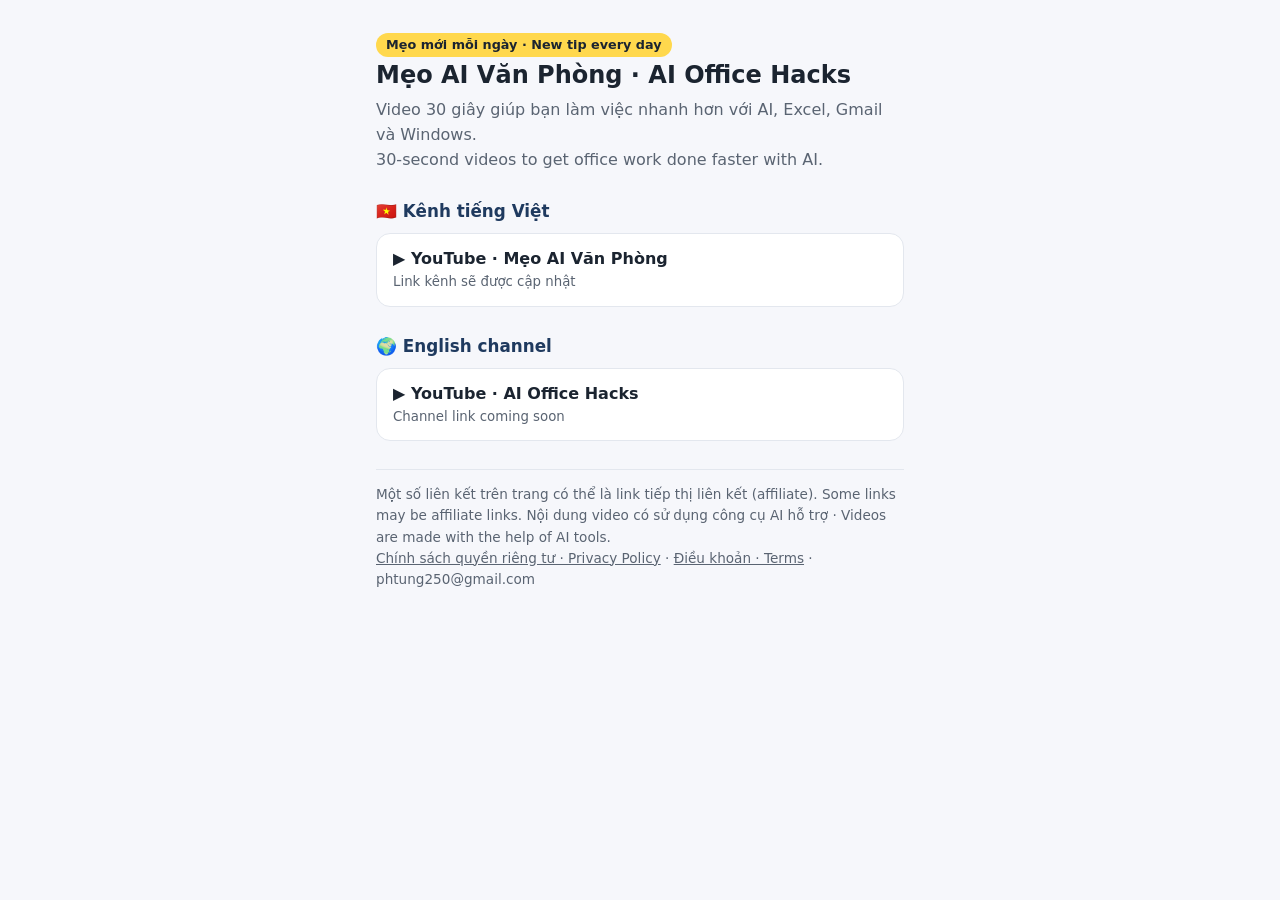
==== index.html @ 22ad187f "Trang chủ, chính sách quyền riêng tư và điều khoản cho CrewReel Co-Authored-By: Claude Opus 5.5 <nor" ====
<!doctype html>
<html lang="vi">
<head>
<meta charset="utf-8">
<meta name="viewport" content="width=device-width, initial-scale=1">
<title>Mẹo AI Văn Phòng · AI Office Hacks</title>
<meta name="description" content="Mẹo dùng AI và công nghệ giúp dân văn phòng làm việc nhanh hơn · Practical AI tips for office workers.">
<style>
  :root{--bg:#f6f7fb;--card:#fff;--ink:#1b2430;--muted:#5a6472;--accent:#1f3a5f;--hl:#ffd84d;--line:#e3e7ee}
  @media (prefers-color-scheme:dark){:root{--bg:#12161d;--card:#1b212b;--ink:#e8ecf2;--muted:#a3adbb;--accent:#8fb6e8;--line:#2a3240}}
  *{box-sizing:border-box}body{margin:0;font-family:system-ui,-apple-system,"Segoe UI",Roboto,sans-serif;background:var(--bg);color:var(--ink);line-height:1.55}
  main{max-width:560px;margin:0 auto;padding:32px 16px 48px}h1{font-size:1.5rem;margin:0 0 4px}.sub{color:var(--muted);margin:0 0 20px}
  .badge{display:inline-block;background:var(--hl);color:#1b2430;font-weight:700;padding:2px 10px;border-radius:99px;font-size:.8rem}
  h2{font-size:1.05rem;margin:26px 0 8px;color:var(--accent)}
  a.btn{display:block;background:var(--card);border:1px solid var(--line);border-radius:14px;padding:13px 16px;margin:9px 0;color:var(--ink);text-decoration:none;font-weight:600}
  a.btn small{display:block;font-weight:400;color:var(--muted)}a.btn:hover{border-color:var(--accent)}
  .note{font-size:.85rem;color:var(--muted);border-top:1px solid var(--line);margin-top:28px;padding-top:14px}.note a{color:var(--muted)}
</style>
</head>
<body>
<main>
  <span class="badge">Mẹo mới mỗi ngày · New tip every day</span>
  <h1>Mẹo AI Văn Phòng · AI Office Hacks</h1>
  <p class="sub">Video 30 giây giúp bạn làm việc nhanh hơn với AI, Excel, Gmail và Windows.<br>30-second videos to get office work done faster with AI.</p>

  <h2>🇻🇳 Kênh tiếng Việt</h2>
  <a class="btn" href="https://www.youtube.com/">▶️ YouTube · Mẹo AI Văn Phòng<small>Link kênh sẽ được cập nhật</small></a>

  <h2>🌍 English channel</h2>
  <a class="btn" href="https://www.youtube.com/">▶️ YouTube · AI Office Hacks<small>Channel link coming soon</small></a>

  <p class="note">Một số liên kết trên trang có thể là link tiếp thị liên kết (affiliate). Some links may be affiliate links. Nội dung video có sử dụng công cụ AI hỗ trợ · Videos are made with the help of AI tools.<br>
  <a href="privacy.html">Chính sách quyền riêng tư · Privacy Policy</a> · <a href="terms.html">Điều khoản · Terms</a> · phtung250@gmail.com</p>
</main>
</body>
</html>
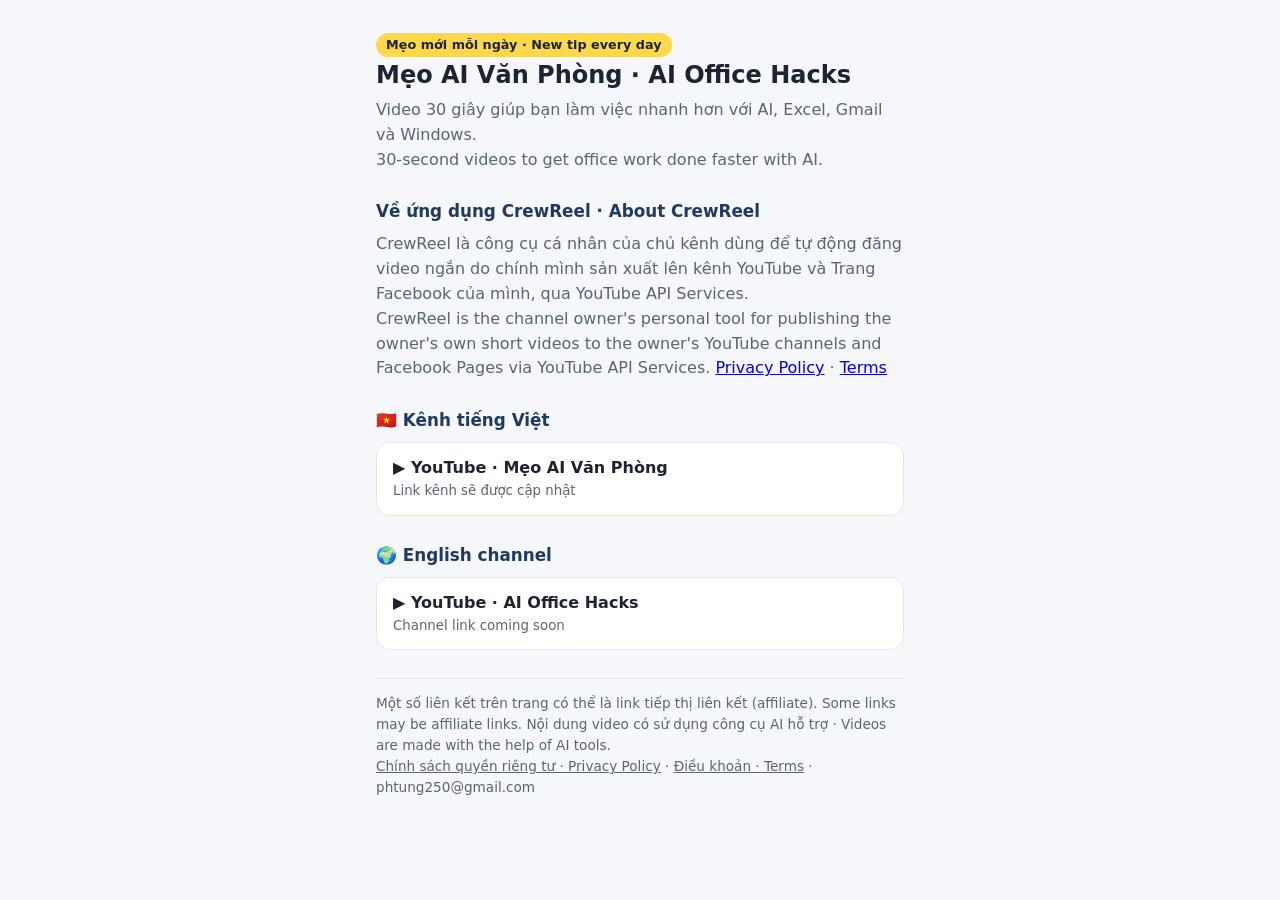
==== commit 1b03d969: "Trang chủ: mô tả ứng dụng CrewReel Co-Authored-By: Claude Opus 5.5 <noreply@anthropic.com> Claude-Se" ====
--- a/index.html
+++ b/index.html
@@ -23,6 +23,11 @@
   <h1>Mẹo AI Văn Phòng · AI Office Hacks</h1>
   <p class="sub">Video 30 giây giúp bạn làm việc nhanh hơn với AI, Excel, Gmail và Windows.<br>30-second videos to get office work done faster with AI.</p>
 
+  <h2>Về ứng dụng CrewReel · About CrewReel</h2>
+  <p class="sub" style="margin:0">CrewReel là công cụ cá nhân của chủ kênh dùng để tự động đăng video ngắn do chính mình sản xuất lên kênh YouTube và Trang Facebook của mình, qua YouTube API Services.<br>
+  CrewReel is the channel owner's personal tool for publishing the owner's own short videos to the owner's YouTube channels and Facebook Pages via YouTube API Services.
+  <a href="privacy.html">Privacy Policy</a> · <a href="terms.html">Terms</a></p>
+
   <h2>🇻🇳 Kênh tiếng Việt</h2>
   <a class="btn" href="https://www.youtube.com/">▶️ YouTube · Mẹo AI Văn Phòng<small>Link kênh sẽ được cập nhật</small></a>
 
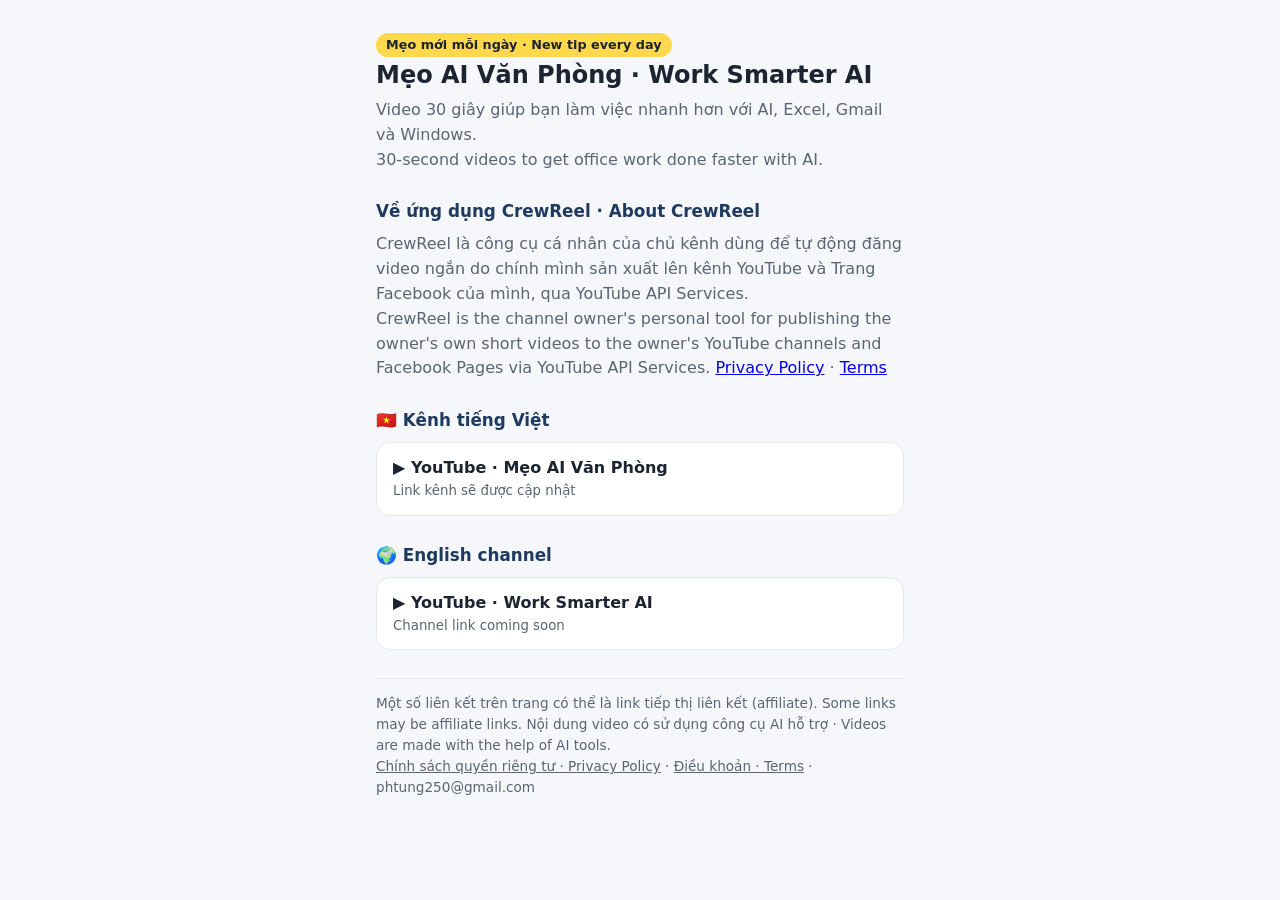
==== commit fd2b6363: "Đổi tên kênh tiếng Anh: Work Smarter AI Co-Authored-By: Claude Opus 5.5 <noreply@anthropic.com> Clau" ====
--- a/index.html
+++ b/index.html
@@ -3,7 +3,7 @@
 <head>
 <meta charset="utf-8">
 <meta name="viewport" content="width=device-width, initial-scale=1">
-<title>Mẹo AI Văn Phòng · AI Office Hacks</title>
+<title>Mẹo AI Văn Phòng · Work Smarter AI</title>
 <meta name="description" content="Mẹo dùng AI và công nghệ giúp dân văn phòng làm việc nhanh hơn · Practical AI tips for office workers.">
 <style>
   :root{--bg:#f6f7fb;--card:#fff;--ink:#1b2430;--muted:#5a6472;--accent:#1f3a5f;--hl:#ffd84d;--line:#e3e7ee}
@@ -20,7 +20,7 @@
 <body>
 <main>
   <span class="badge">Mẹo mới mỗi ngày · New tip every day</span>
-  <h1>Mẹo AI Văn Phòng · AI Office Hacks</h1>
+  <h1>Mẹo AI Văn Phòng · Work Smarter AI</h1>
   <p class="sub">Video 30 giây giúp bạn làm việc nhanh hơn với AI, Excel, Gmail và Windows.<br>30-second videos to get office work done faster with AI.</p>
 
   <h2>Về ứng dụng CrewReel · About CrewReel</h2>
@@ -32,7 +32,7 @@
   <a class="btn" href="https://www.youtube.com/">▶️ YouTube · Mẹo AI Văn Phòng<small>Link kênh sẽ được cập nhật</small></a>
 
   <h2>🌍 English channel</h2>
-  <a class="btn" href="https://www.youtube.com/">▶️ YouTube · AI Office Hacks<small>Channel link coming soon</small></a>
+  <a class="btn" href="https://www.youtube.com/">▶️ YouTube · Work Smarter AI<small>Channel link coming soon</small></a>
 
   <p class="note">Một số liên kết trên trang có thể là link tiếp thị liên kết (affiliate). Some links may be affiliate links. Nội dung video có sử dụng công cụ AI hỗ trợ · Videos are made with the help of AI tools.<br>
   <a href="privacy.html">Chính sách quyền riêng tư · Privacy Policy</a> · <a href="terms.html">Điều khoản · Terms</a> · phtung250@gmail.com</p>
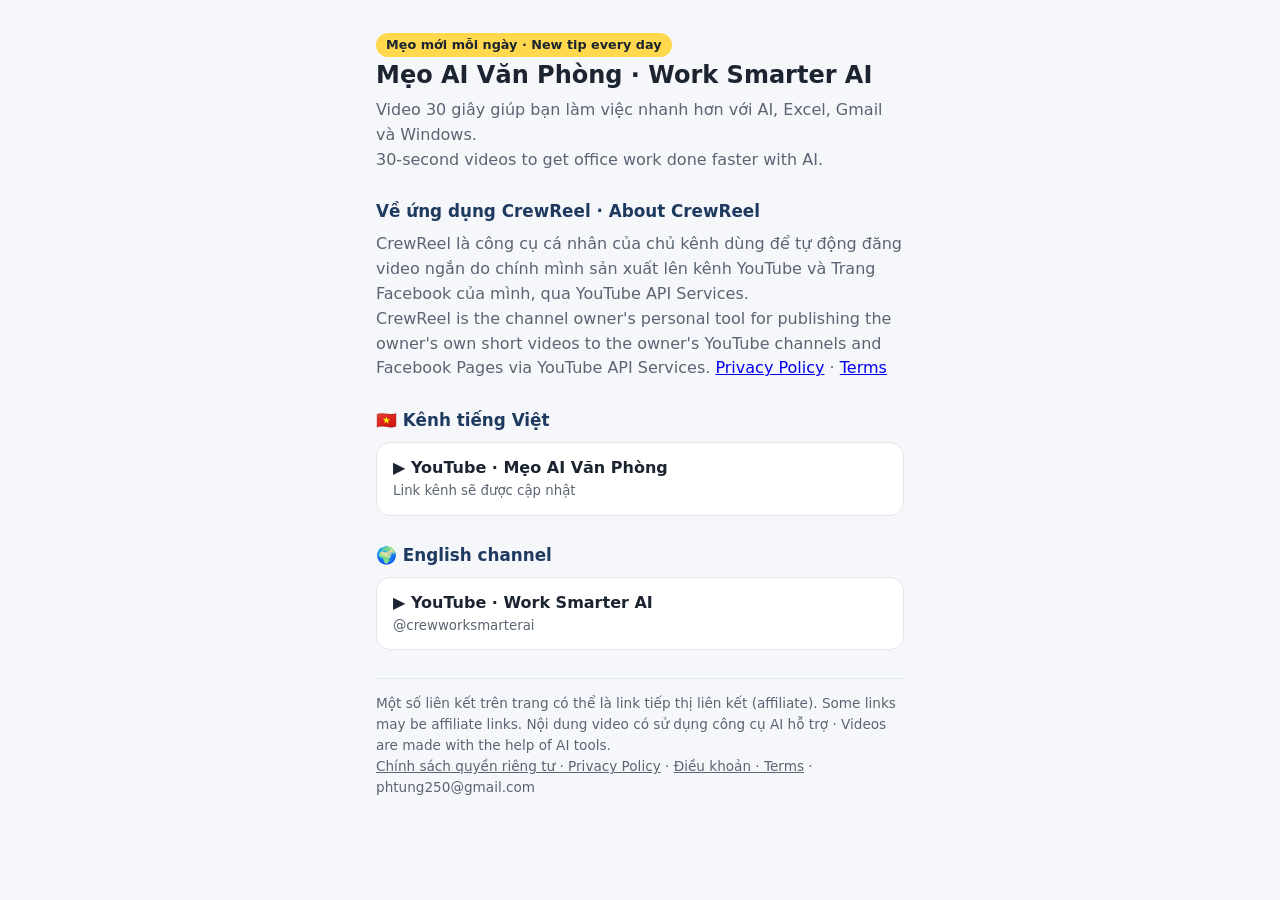
==== commit af28bd98: "Thêm link kênh Work Smarter AI Co-Authored-By: Claude Opus 5.5 <noreply@anthropic.com> Claude-Sessio" ====
--- a/index.html
+++ b/index.html
@@ -32,7 +32,7 @@
   <a class="btn" href="https://www.youtube.com/">▶️ YouTube · Mẹo AI Văn Phòng<small>Link kênh sẽ được cập nhật</small></a>
 
   <h2>🌍 English channel</h2>
-  <a class="btn" href="https://www.youtube.com/">▶️ YouTube · Work Smarter AI<small>Channel link coming soon</small></a>
+  <a class="btn" href="https://www.youtube.com/@crewworksmarterai">▶️ YouTube · Work Smarter AI<small>@crewworksmarterai</small></a>
 
   <p class="note">Một số liên kết trên trang có thể là link tiếp thị liên kết (affiliate). Some links may be affiliate links. Nội dung video có sử dụng công cụ AI hỗ trợ · Videos are made with the help of AI tools.<br>
   <a href="privacy.html">Chính sách quyền riêng tư · Privacy Policy</a> · <a href="terms.html">Điều khoản · Terms</a> · phtung250@gmail.com</p>
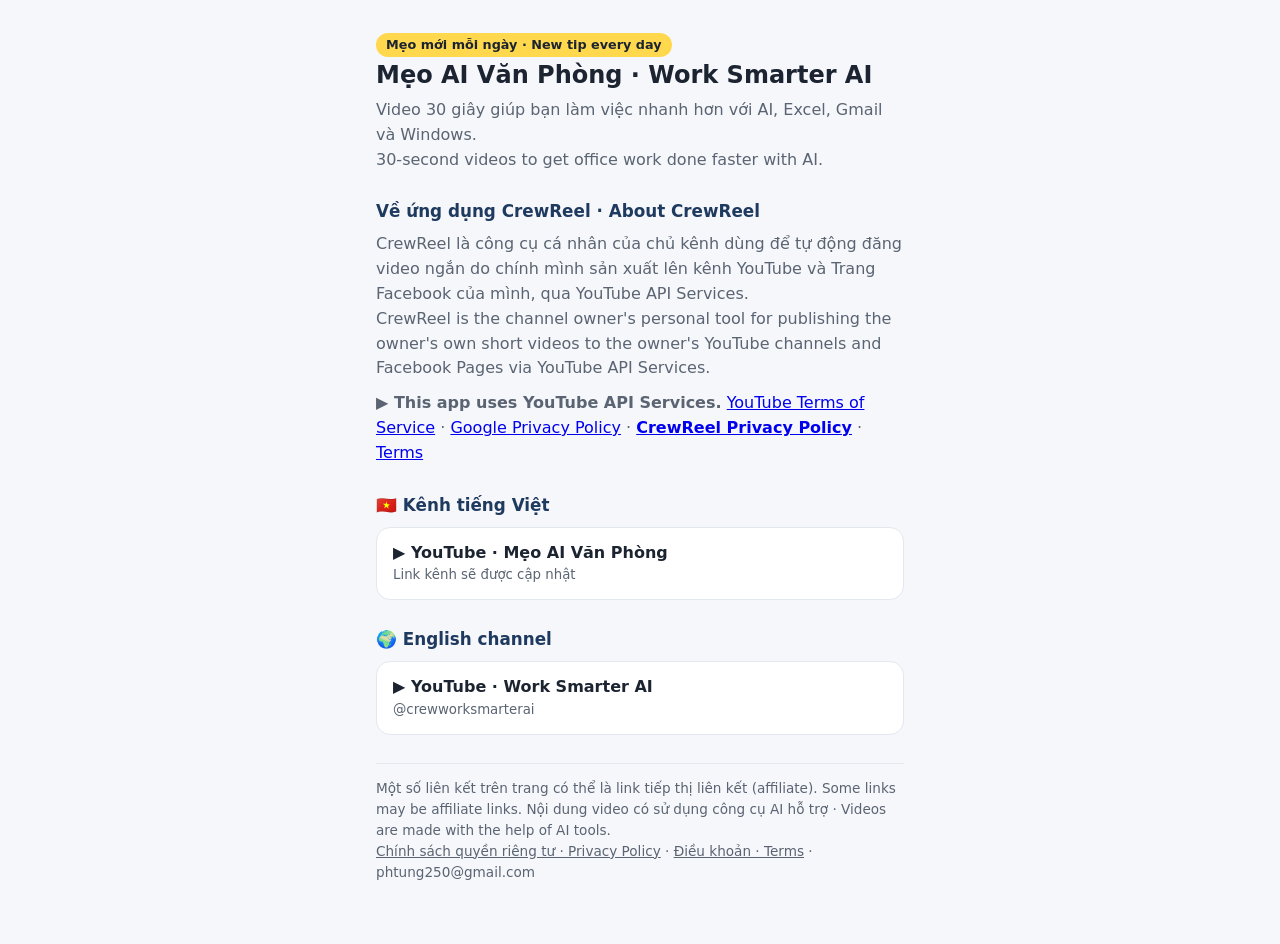
==== commit 9c797362: "Chính sách: thêm mục YouTube API Services, xóa dữ liệu; trang chủ: ghi rõ dùng YouTube API Services " ====
--- a/index.html
+++ b/index.html
@@ -26,7 +26,8 @@
   <h2>Về ứng dụng CrewReel · About CrewReel</h2>
   <p class="sub" style="margin:0">CrewReel là công cụ cá nhân của chủ kênh dùng để tự động đăng video ngắn do chính mình sản xuất lên kênh YouTube và Trang Facebook của mình, qua YouTube API Services.<br>
   CrewReel is the channel owner's personal tool for publishing the owner's own short videos to the owner's YouTube channels and Facebook Pages via YouTube API Services.
-  <a href="privacy.html">Privacy Policy</a> · <a href="terms.html">Terms</a></p>
+  </p>
+  <p class="sub" style="margin:10px 0 0"><b>▶ This app uses YouTube API Services.</b> <a href="https://www.youtube.com/t/terms">YouTube Terms of Service</a> · <a href="https://policies.google.com/privacy">Google Privacy Policy</a> · <a href="privacy.html"><b>CrewReel Privacy Policy</b></a> · <a href="terms.html">Terms</a></p>
 
   <h2>🇻🇳 Kênh tiếng Việt</h2>
   <a class="btn" href="https://www.youtube.com/">▶️ YouTube · Mẹo AI Văn Phòng<small>Link kênh sẽ được cập nhật</small></a>
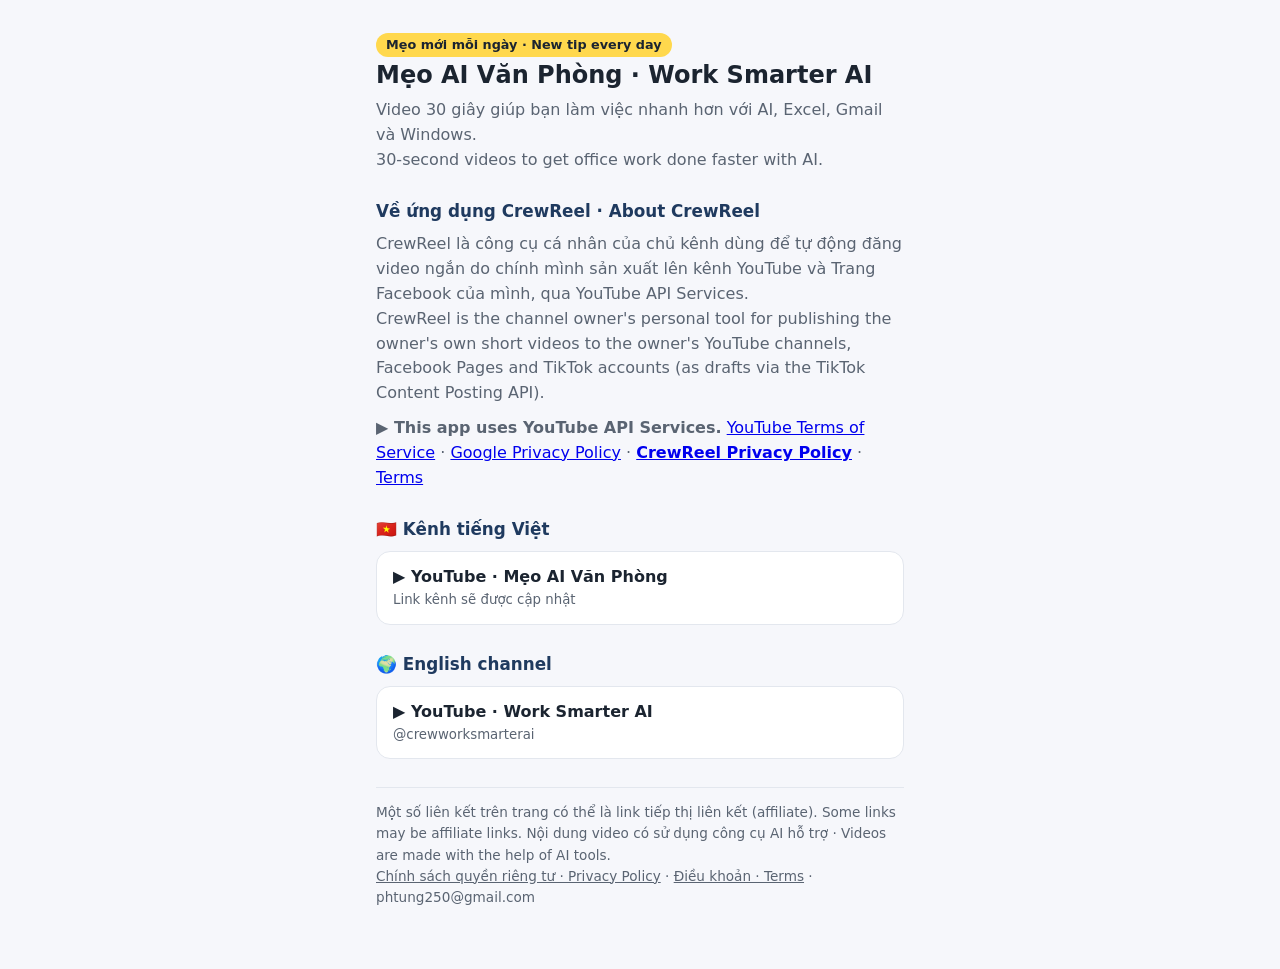
==== commit f8cb95cd: "TikTok: trang callback, icon app, cập nhật chính sách và điều khoản Co-Authored-By: Claude Opus 5.5 " ====
--- a/index.html
+++ b/index.html
@@ -25,7 +25,7 @@
 
   <h2>Về ứng dụng CrewReel · About CrewReel</h2>
   <p class="sub" style="margin:0">CrewReel là công cụ cá nhân của chủ kênh dùng để tự động đăng video ngắn do chính mình sản xuất lên kênh YouTube và Trang Facebook của mình, qua YouTube API Services.<br>
-  CrewReel is the channel owner's personal tool for publishing the owner's own short videos to the owner's YouTube channels and Facebook Pages via YouTube API Services.
+  CrewReel is the channel owner's personal tool for publishing the owner's own short videos to the owner's YouTube channels, Facebook Pages and TikTok accounts (as drafts via the TikTok Content Posting API).
   </p>
   <p class="sub" style="margin:10px 0 0"><b>▶ This app uses YouTube API Services.</b> <a href="https://www.youtube.com/t/terms">YouTube Terms of Service</a> · <a href="https://policies.google.com/privacy">Google Privacy Policy</a> · <a href="privacy.html"><b>CrewReel Privacy Policy</b></a> · <a href="terms.html">Terms</a></p>
 
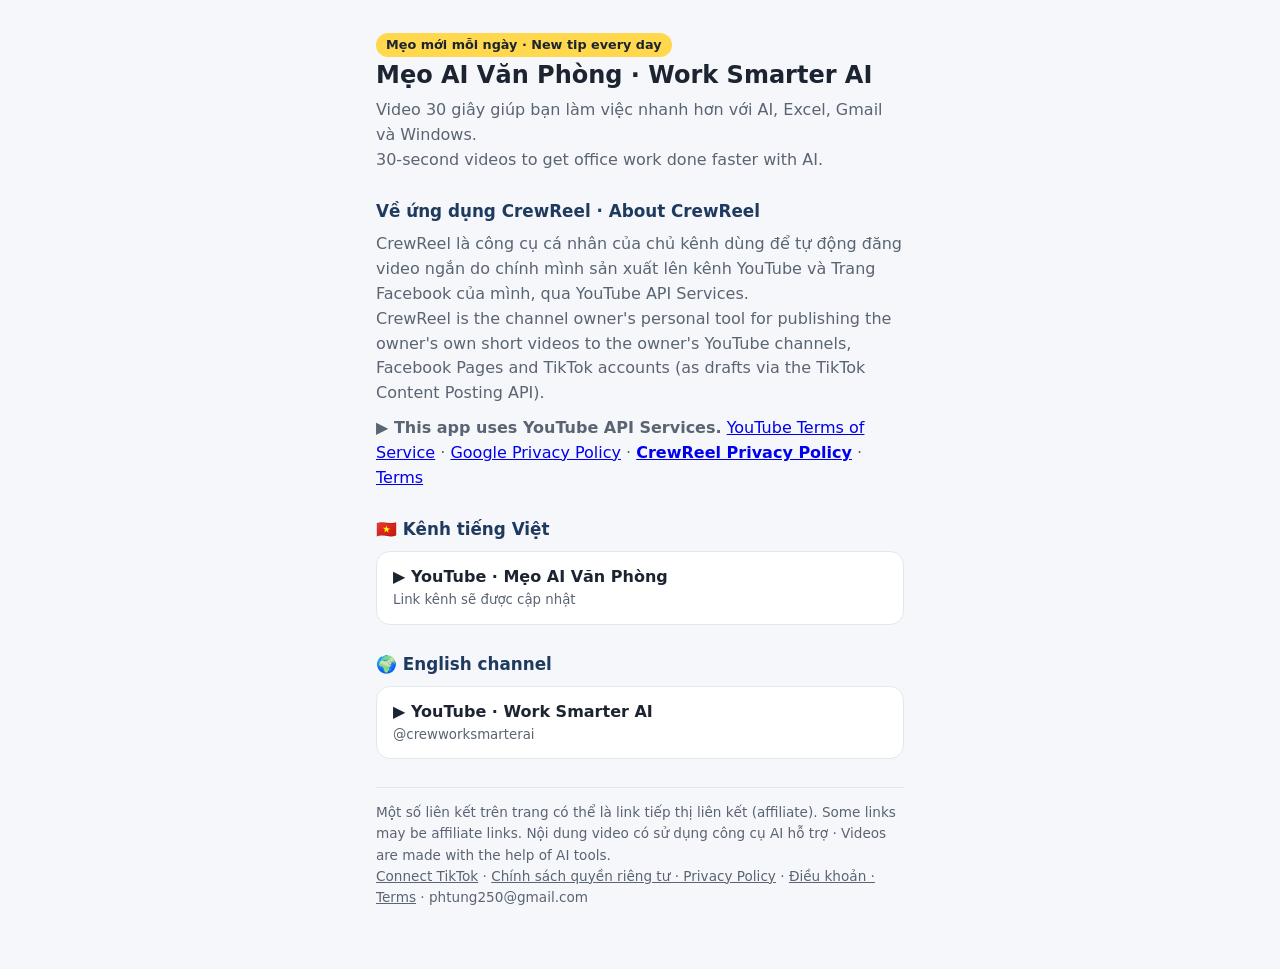
==== commit 1dbb5d1e: "Trang Connect TikTok (Sandbox) Co-Authored-By: Claude Opus 5.5 <noreply@anthropic.com> Claude-Sessio" ====
--- a/index.html
+++ b/index.html
@@ -36,7 +36,7 @@
   <a class="btn" href="https://www.youtube.com/@crewworksmarterai">▶️ YouTube · Work Smarter AI<small>@crewworksmarterai</small></a>
 
   <p class="note">Một số liên kết trên trang có thể là link tiếp thị liên kết (affiliate). Some links may be affiliate links. Nội dung video có sử dụng công cụ AI hỗ trợ · Videos are made with the help of AI tools.<br>
-  <a href="privacy.html">Chính sách quyền riêng tư · Privacy Policy</a> · <a href="terms.html">Điều khoản · Terms</a> · phtung250@gmail.com</p>
+  <a href="tiktok.html">Connect TikTok</a> · <a href="privacy.html">Chính sách quyền riêng tư · Privacy Policy</a> · <a href="terms.html">Điều khoản · Terms</a> · phtung250@gmail.com</p>
 </main>
 </body>
 </html>
